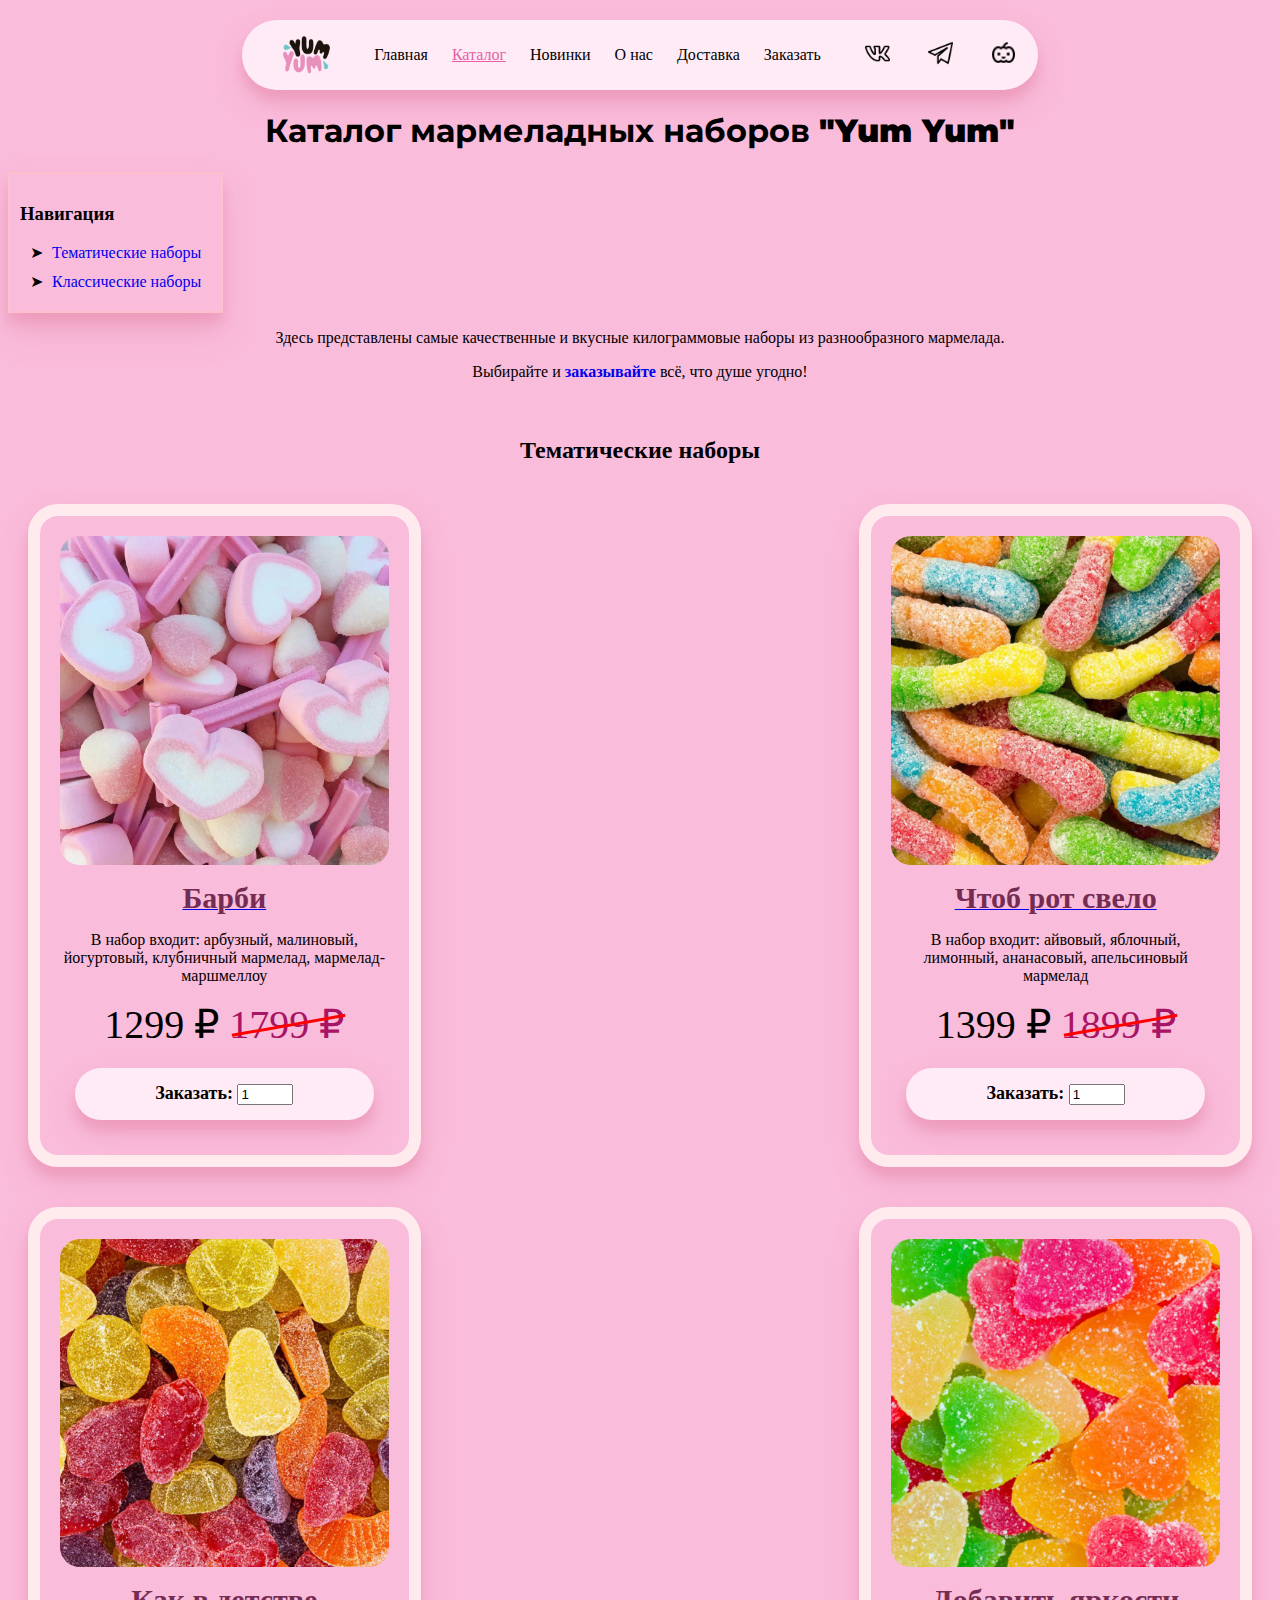
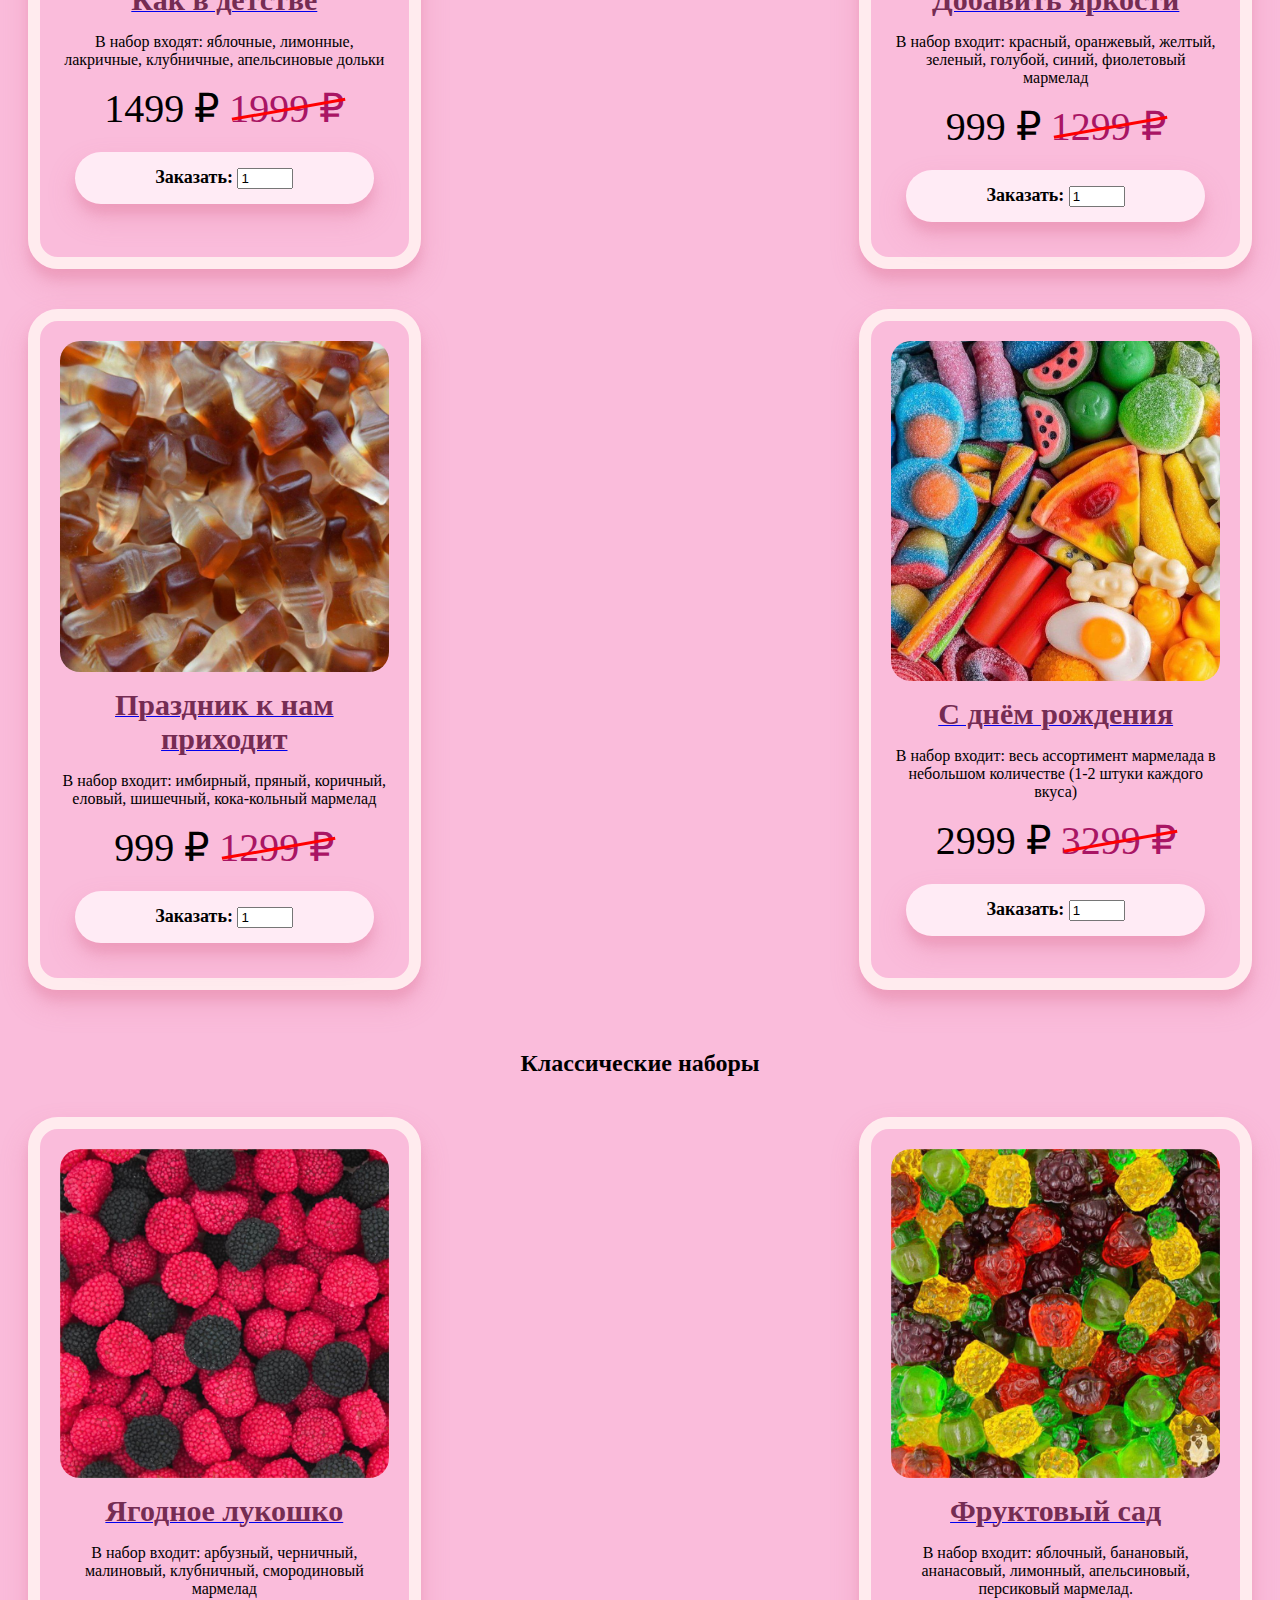
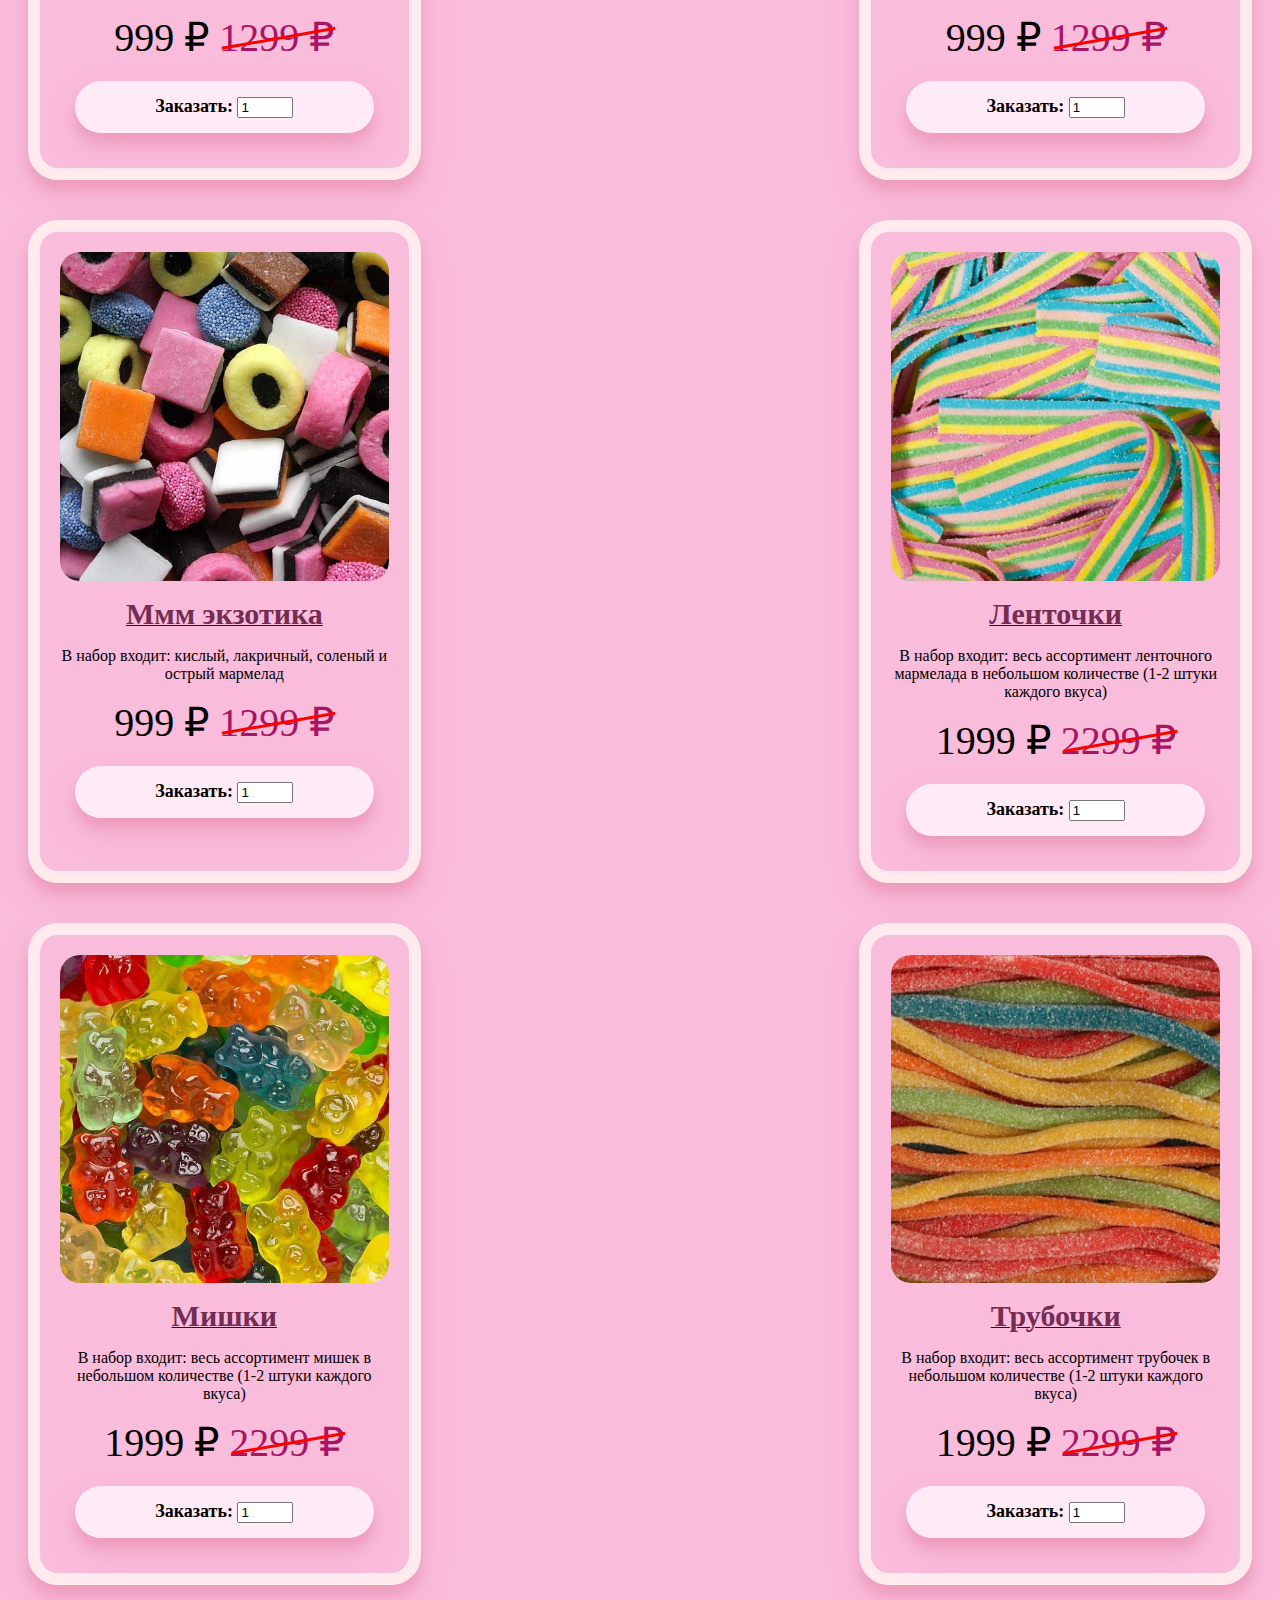
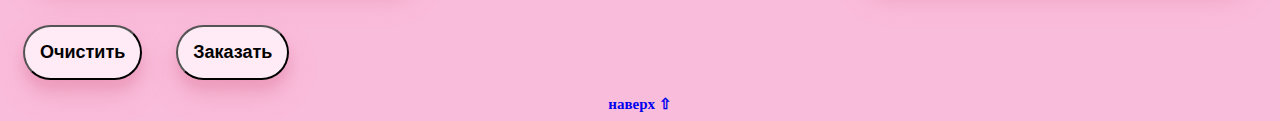
==== csswebsite/catalog.html @ 63b19337 "Add files via upload" ====
<!DOCTYPE html>
<html lang="en">

<head>
    <meta charset="UTF-8">
    <meta name="viewport" content="width=device-width, initial-scale=1.0">
    <title>Yum Yum</title>
    <link rel="preconnect" href="https://fonts.googleapis.com">
    <link rel="preconnect" href="https://fonts.gstatic.com" crossorigin>
    <link href="https://fonts.googleapis.com/css2?family=Montserrat:wght@700&family=Raleway:wght@300&display=swap"
        rel="stylesheet">
    <link rel="stylesheet" href="static/styles/style.css">
</head>

<body>
    <nav>
        <ul class="menu">
            <li><img src="static/images/logo.png" class="logo">

            </li>
            <li><a href="index.html">Главная</a></li>
            <li><a href="catalog.html" class="active">Каталог</a></li>
            <li><a href="new.html">Новинки</a></li>
            <li><a href="about.html">О нас</a></li>
            <li><a href="about.html#delivery">Доставка</a></li>
            <li><a href="orders.html">Заказать</a></li>
            <li class="social_icons">
                <a href="https://vk.com/" target="_blank"><img src="static/images/vkicon.png"></a>
                <a href="https://telegram.org/" target="_blank"><img src="static/images/tgicon.png"></a>
                <a href="new.html#pumpkin"><img src="static/images/pumpkinlogo.png"></a>
            </li>
        </ul>
    </nav>

    <h1 id="catalogName">Каталог мармеладных наборов <b class="YumYum">"Yum Yum"</b>
    </h1>

    <div class="contain">
        <div class="navigation">
            <h3>Навигация</h3>
            <ol>
                <li class="links"> <a href="#theme">Тематические наборы</a></li>
                <li class="links"> <a href="#base">Классические наборы</a></li>
            </ol>
        </div></div>

        <div class="DobroPoz1">
            <p>Здесь представлены самые качественные и вкусные килограммовые наборы из разнообразного мармелада.
            <p class="links">Выбирайте и <a href="orders.html"><b>заказывайте</b></a> всё, что душе угодно!</p>
            </div>


    <div id="container">
        <div class="Tema">
            <h2 id="theme">Тематические наборы</h2>
        </div>
        <div class="row">
            <div class="frame">
                <div class="catalogpic">
                    <a href="orders.html"><img src="static/images/lovejelly.jpeg"></a>
                    <p class="textcatalog"><a href="orders.html"><b>Барби</b></a></p>
                    <p>В набор входит: арбузный, малиновый, йогуртовый, клубничный мармелад, мармелад-маршмеллоу</p>
                    <p class="price">1299 ₽ <del> 1799 ₽ </del></p>
                    <form action="https://www.google.com/" method="get" id="UserEnter" name="UserEnter" target="_blank">
                    <input name="q" type="hidden" value="search">
                    <input type="hidden" name="vendor_code" value="111">
                    <p class="card-text"> Заказать:
                    <input type="number" name="amount"
                            min="0" max="10" required value="1"></p>
                </div>
            </div>


            <div class="frame">
                <div class="catalogpic">
                    <a href="orders.html"><img src="static/images/sourjelly.jpeg"></a>
                    <p class="textcatalog"><a href="orders.html"><b>Чтоб рот свело</b></a></p>
                    <p>В набор входит: айвовый, яблочный, лимонный, ананасовый, апельсиновый мармелад</p>
                    <p class="price">1399 ₽ <del> 1899 ₽ </del></p>
                    <input type="hidden" name="vendor_code" value="222">
                    <p class="card-text"> Заказать:
                    <input type="number" name="amount"
                            min="0" max="10" required value="1"></p>
                </div>
            </div>

            <div class="frame">
                <div class="catalogpic">
                    <a href="orders.html"><img src="static/images/childjelly.jpeg"></a>
                    <p class="textcatalog"><a href="orders.html"><b>Как в детстве</b></a></p>
                    <p>В набор входят: яблочные, лимонные, лакричные, клубничные, апельсиновые дольки</p>
                    <p class="price">1499 ₽ <del> 1999 ₽ </del></p>
                    <input type="hidden" name="vendor_code" value="333">
                    <p class="card-text"> Заказать:
                    <input type="number" name="amount"
                            min="0" max="10" required value="1"></p>
                </div>
            </div>

            <div class="frame">
                <div class="catalogpic">
                    <a href="orders.html"><img src="static/images/brightjelly.jpeg"></a>
                    <p class="textcatalog"><a href="orders.html"><b>Добавить яркости</b></a></p>
                    <p>В набор входит: красный, оранжевый, желтый, зеленый, голубой, синий, фиолетовый мармелад</p>
                    <p class="price">999 ₽ <del> 1299 ₽ </del></p>
                    <input type="hidden" name="vendor_code" value="444">
                    <p class="card-text"> Заказать:
                    <input type="number" name="amount"
                            min="0" max="10" required value="1"></p>
                </div>
            </div>

            <div class="frame">
                <div class="catalogpic">
                    <a href="orders.html"><img src="static/images/cola.jpeg"></a>
                    <p class="textcatalog"><a href="orders.html"><b>Праздник к нам приходит</b></a></p>
                    <p>В набор входит: имбирный, пряный, коричный, еловый, шишечный, кока-кольный мармелад</p>
                    <p class="price">999 ₽ <del> 1299 ₽ </del></p>
                    <input type="hidden" name="vendor_code" value="555">
                    <p class="card-text"> Заказать:
                    <input type="number" name="amount"
                            min="0" max="10" required value="1"></p>
                </div>
            </div>

            <div class="frame">
                <div class="catalogpic">
                    <a href="orders.html"><img src="static/images/dr.jpeg"></a>
                    <p class="textcatalog"><a href="orders.html"><b>С днём рождения</b></a></p>
                    <p>В набор входит: весь ассортимент мармелада в небольшом количестве (1-2 штуки каждого вкуса)</p>
                    <p class="price">2999 ₽ <del> 3299 ₽ </del></p>
                    <input type="hidden" name="vendor_code" value="666">
                    <p class="card-text"> Заказать:
                    <input type="number" name="amount"
                            min="0" max="10" required value="1"></p>
                </div>
            </div>
        </div>
    </div>


            <div id="container">
            <div class="Tema">
                <h2 id="base">Классические наборы</h2>
            </div>
            <div class="row">
            <div class="frame">
                <div class="catalogpic">
                    <a href="orders.html"><img src="static/images/berries.jpg"></a>
                    <p class="textcatalog"><a href="orders.html"><b>Ягодное лукошко</b></a></p>
                    <p>В набор входит: арбузный, черничный, малиновый, клубничный, смородиновый мармелад</p>
                    <p class="price">999 ₽ <del> 1299 ₽ </del></p>
                    <input type="hidden" name="vendor_code" value="777">
                    <p class="card-text"> Заказать:
                    <input type="number" name="amount"
                            min="0" max="10" required value="1"></p>
                </div>
            </div>

            <div class="frame">
                <div class="catalogpic">
                    <a href="orders.html"><img src="static/images/fruits1.jpeg"></a>
                    <p class="textcatalog"><a href="orders.html"><b>Фруктовый сад</b></a></p>
                    <p>В набор входит: яблочный, банановый, ананасовый, лимонный, апельсиновый, персиковый мармелад.</p>
                    <p class="price">999 ₽ <del> 1299 ₽ </del></p>
                    <input type="hidden" name="vendor_code" value="888">
                    <p class="card-text"> Заказать:
                    <input type="number" name="amount"
                            min="0" max="10" required value="1"></p>
                </div>
            </div>

            <div class="frame">
                <div class="catalogpic">
                    <a href="orders.html"><img src="static/images/exotic.jpg"></a>
                    <p class="textcatalog"><a href="orders.html"><b>Ммм экзотика</b></a></p>
                    <p>В набор входит: кислый, лакричный, соленый и острый мармелад</p>
                    <p class="price">999 ₽ <del> 1299 ₽ </del></p>
                    <input type="hidden" name="vendor_code" value="999">
                    <p class="card-text"> Заказать:
                    <input type="number" name="amount"
                            min="0" max="10" required value="1"></p>
                </div>
            </div>

            <div class="frame">
                <div class="catalogpic">
                    <a href="orders.html"><img src="static/images/ribbonn.jpg"></a>
                    <p class="textcatalog"><a href="orders.html"><b>Ленточки</b></a></p>
                    <p>В набор входит: весь ассортимент ленточного мармелада в небольшом количестве (1-2 штуки каждого вкуса)</p>
                    <p class="price">1999 ₽ <del> 2299 ₽ </del></p>
                    <input type="hidden" name="vendor_code" value="1000">
                    <p class="card-text"> Заказать:
                    <input type="number" name="amount"
                            min="0" max="10" required value="1"></p>
                </div>
            </div>

            <div class="frame">
                <div class="catalogpic">
                    <a href="orders.html"><img src="static/images/teddy.jpeg"></a>
                    <p class="textcatalog"><a href="orders.html"><b>Мишки</b></a></p>
                    <p>В набор входит: весь ассортимент мишек в небольшом количестве (1-2 штуки каждого вкуса)</p>
                    <p class="price">1999 ₽ <del> 2299 ₽ </del></p>
                    <input type="hidden" name="vendor_code" value="1100">
                    <p class="card-text"> Заказать:
                    <input type="number" name="amount"
                            min="0" max="10" required value="1"></p>
                </div>
            </div>

            <div class="frame">
                <div class="catalogpic">
                    <a href="orders.html"><img src="static/images/tubes.jpeg"></a>
                    <p class="textcatalog"><a href="orders.html"><b>Трубочки</b></a></p>
                    <p>В набор входит: весь ассортимент трубочек в небольшом количестве (1-2 штуки каждого вкуса)</p>
                    <p class="price">1999 ₽ <del> 2299 ₽ </del></p>
                    <input type="hidden" name="vendor_code" value="1200">
                    <p class="card-text"> Заказать:
                    <input type="number" name="amount"
                            min="0" max="10" required value="1"></p>
            
        </div>
    </div> </div> </div>

    <input class="card-text" type="reset" value="Очистить">
    <input class="card-text" type="submit" value="Заказать"> </form>
    <div class="links up"><a href="#catalogName"><b>наверх ⇧</b></a></div>
</body>

</html>
---- csswebsite/static/styles/style.css ----
body {
    background-color: rgb(250, 188, 219);
}

h1 {
    font-family: "Montserrat";
    text-align: center;
}

.links a {
    text-decoration: none;
}

.red {
    font-size: 24px;
    color: red;
}

.up {
    text-align: center;
    font-size: 15px;
}

nav {
    margin-top: 20px;
    display: flex;
    justify-content: center;
}

nav ul.menu {
    display: flex;
    justify-content: center;
    align-items: center;
    border-radius: 50px;
    background-color: hwb(330 92% 0%);
    list-style-type: none;
    margin: 0;
    padding: 0;
    box-shadow: 0 14px 28px rgba(221, 109, 140, 0.25), 0 10px 10px rgba(218, 108, 147, 0.22);
}

nav li {
    display: inline-block;
    position: relative;
}

nav a {
    position: relative;
    display: inline-block;
    padding: 12px;
    text-decoration: none;
    color: #000;
}

nav a:hover {
    color: #e85ea7;
}

nav a.active {
    text-decoration: underline;
    color: #e85ea7;
}

.logo {
    width: 90px;
    height: 70px;
    margin-right: 10px;
    margin-left: 20px;
    vertical-align: middle;
}

.social_icons {
    margin-left: 20px;
    overflow: hidden;
}

.social_icons img {
    width: 25px;
    height: 25px;
    margin-right: 10px;
}

@media (max-width: 768px) {
    .container {
        text-align: left;
    }

    nav {
        justify-content: flex-start;
        overflow: hidden;
    }

    nav ul.menu {
        flex-wrap: wrap;
        justify-content: flex-start;
        align-items: center;
        border-radius: 100px;
        background-color: hwb(330 92% 0%);
        list-style-type: none;
        margin: 0;
        padding: 0;
        box-shadow: none;
    }

    .social_icons {
        margin-left: 100px;
    }

}


.contain {
    display: flex;
}

.DobroPoz {
    flex: 1;
    margin-right: 115px;
    text-align: center;
}

.navigation {
    display: inline-table;
    border: 2px solid pink;
    padding: 10px;
    box-shadow: 0 18px 30px rgba(221, 109, 140, 0.25), 0 10px 10px rgba(218, 108, 147, 0.22);
}

.navigation ol {
    list-style-type: none;
    padding: 0;
    margin: 10px;
}

.navigation li {
    margin-bottom: 10px;
    text-align: left;
}

.navigation li::before {
    content: "➤";
    margin-right: 5px;
}

.list {
    text-align: center;
}

.list-table {
    display: inline-block;
}

.links1 {
    font-size: 25px;
    font-weight: bold;
    margin-top: 10px;
    margin-bottom: 0px;
    border: 5px solid #ffebee;
    display: inline-block;
    padding: 5px;
    border-radius: 5px;
}

.img1 {
    text-align: center;
    box-shadow: 0 14px 30px rgba(221, 109, 140, 0.25), 0 10px 10px rgba(218, 108, 147, 0.22);

}

.imgg1 {
    max-width: 100%;
    max-height: 100%;

}

figcaption {
    font-style: italic;
    font-size: 16px;
    text-align: center;
    margin-top: 10px;
}

.form1 {
    background-color: hwb(330 92% 0%);
    border-radius: 30px;
    box-shadow: 0 14px 28px rgba(221, 109, 140, 0.25), 0 10px 10px rgba(218, 108, 147, 0.22);
    padding: 20px;
    padding-top: 15px;
    margin: 0 auto;
    width: 300px;
}

.form1 table {
    width: 100%;
}

.form1 td {
    padding: 10px;
}

.form2 {
    background-color: hwb(330 92% 0%);
    border-radius: 30px;
    box-shadow: 0 14px 28px rgba(221, 109, 140, 0.25), 0 10px 10px rgba(218, 108, 147, 0.22);
    padding: 20px;
    padding-top: 15px;
    width: 500px;
    margin: 0 auto;
    max-width: 100%;
}

.form2 table {
    width: 100%;
}

.form2 td {
    padding: 10px;
}

@media (max-width: 767px) {
    .form2 {
        width: 100%;
        max-width: 100%;
        box-sizing: border-box;
    }
}

.text1 {
    text-align: center;
}


.map1 {
    max-width: 100%;
}

.DobroPoz1 {
    flex: 1;
    text-align: center;
    padding-bottom: 20px;
}


.Tema {
    flex: 1;
    text-align: center;
    padding-bottom: 20px;
}

.row {
    display: flex;
    flex-wrap: wrap;
    justify-content: space-between;

}

.frame {
    border-radius: 30px;
    width: 26%;
    border: 12px solid #ffebee;
    text-align: center;
    margin-bottom: 40px;
    margin-left: 20px;
    margin-right: 20px;
    padding: 20px;
    padding-top: 0px;
    box-shadow: 0 14px 28px rgba(221, 109, 140, 0.25), 0 10px 10px rgba(218, 108, 147, 0.22);
}

@media (max-width: 768px) {
    .frame {
        width: 100%;
    }
}

.catalogpic {
    margin-top: 20px;
}

.catalogpic img {
    display: block;
    margin: 0 auto;
    max-width: 100%;
    height: auto;
    border-radius: 20px;
}

.catalogpic ul {
    text-align: center;
    margin-top: 20px;
}

.textcatalog {
    text-decoration: none;
}

.textcatalog b {
    font-size: 30px;
    color: #752c53;
}

.price {
    margin-top: 0px;
    text-align: center;
    font-size: 40px;
    color: #000000;
    margin-bottom: 20px;
}

del {
    text-align: center;
    font-size: 40px;
    position: relative;
    color: #a91564;
    text-decoration: none;
}

del::before {
    content: "";
    border-bottom: 3px solid red;
    position: absolute;
    width: 100%;
    height: 50%;
    transform: rotate(-10deg);
}

.card-text {
    font-size: 18px;
    font-weight: bold;
    background-color: hwb(330 92% 0%);
    border-radius: 30px;
    box-shadow: 0 14px 28px rgba(221, 109, 140, 0.25), 0 10px 10px rgba(218, 108, 147, 0.22);
    margin: 15px;
    margin-top: 0;
    padding: 15px;
}


.YumYumm {
    color: black;
    font-size: 24px;
    margin: 20px 0;
}

.tableee {
    background-color: #ffe3f2;
    border-collapse: collapse;
    width: 100%;
    border: 2px solid black;
}

.tableee-wrapper {
    overflow-x: auto;
    display: flex;
}

.trth th {
    font-weight: bold;
    padding: 10px;
    border-bottom: 3px solid black;
    border-right: 3px solid black;
}
.trth td {
    padding: 10px;
    border-bottom: 3px solid black;
    border-right: 3px solid black;
}
.trth a {
    text-decoration: none;
    color: black;
}
.trth img {
    vertical-align: middle;
    height: 80px;
}
.tableee tr:nth-child(even) {
    background-color: #f2f2f2;
}
#pumpkin {
    text-align: center;
    max-height: 100%;
    max-width: 100%;
}
@media (max-width: 768px) {
    .tableee {
        width: 100%;
    }
    .tableee-wrapper {
        overflow-x: auto;
    }
}
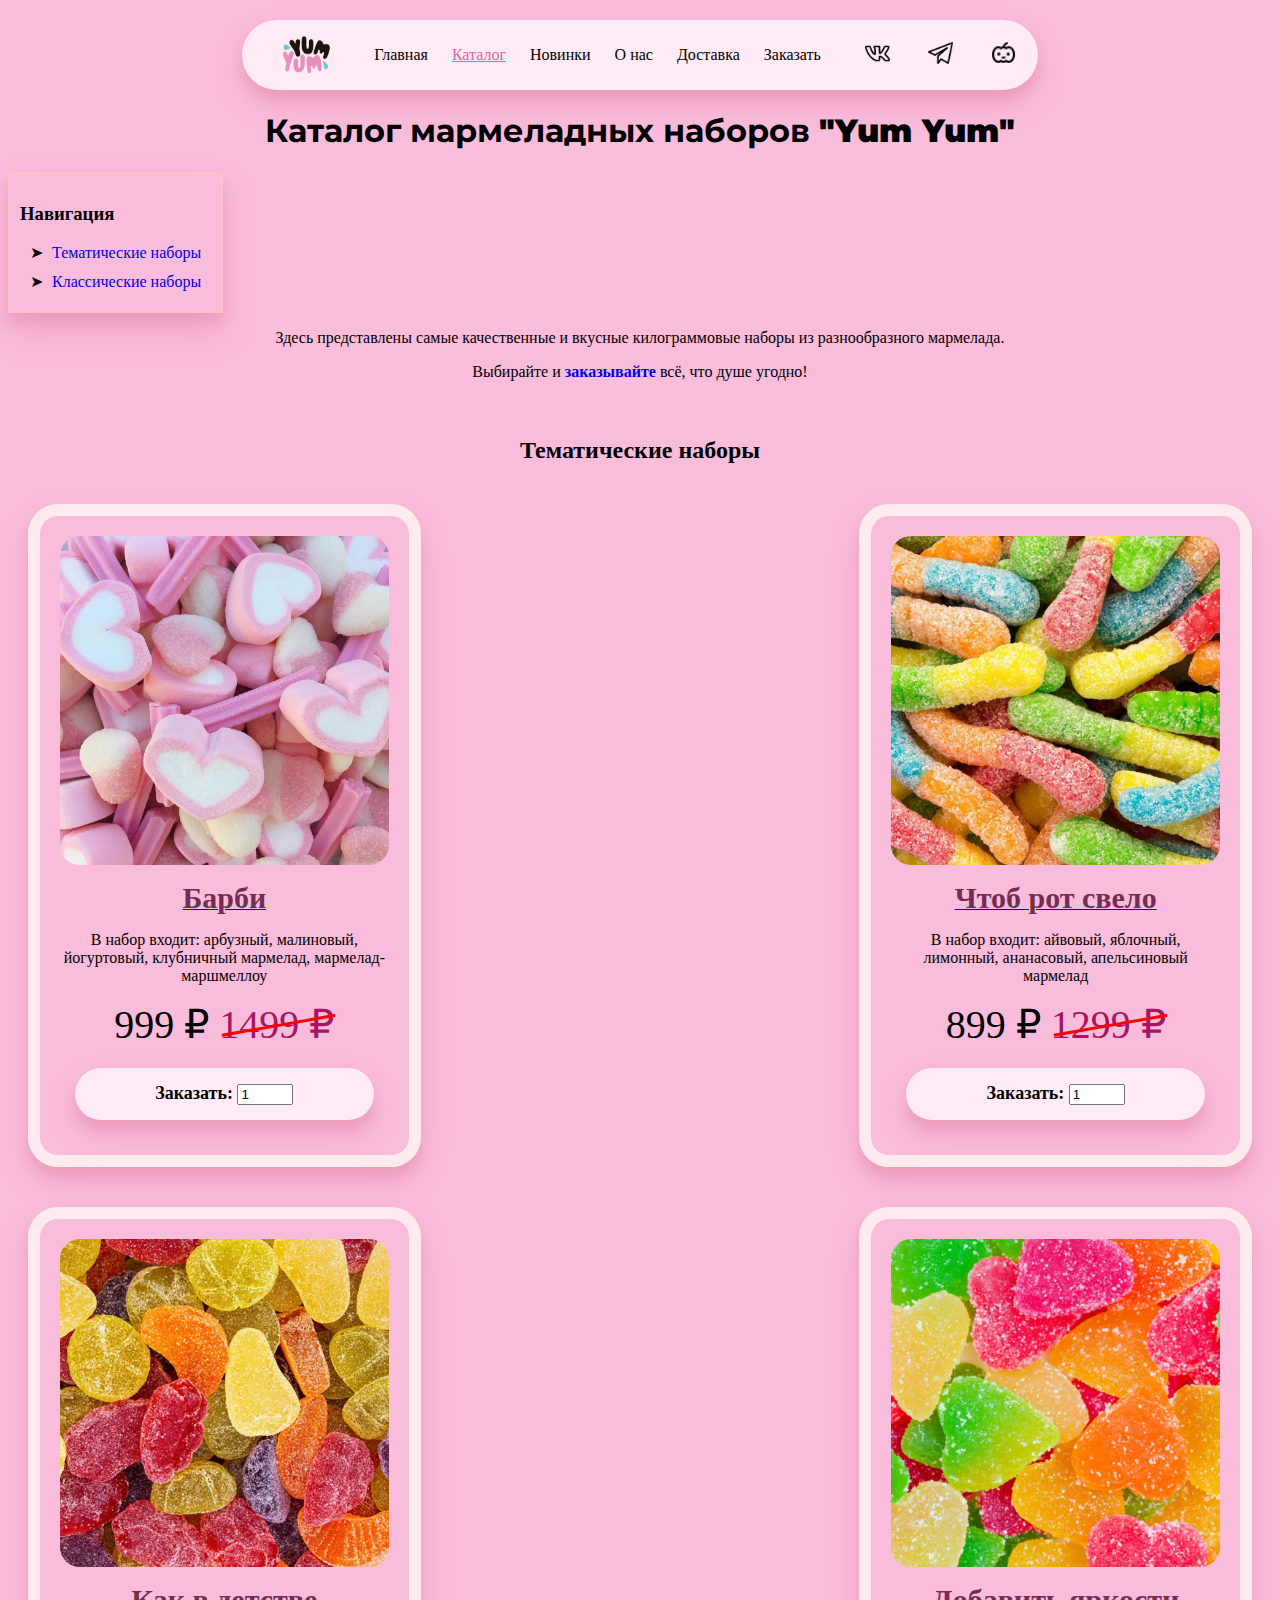
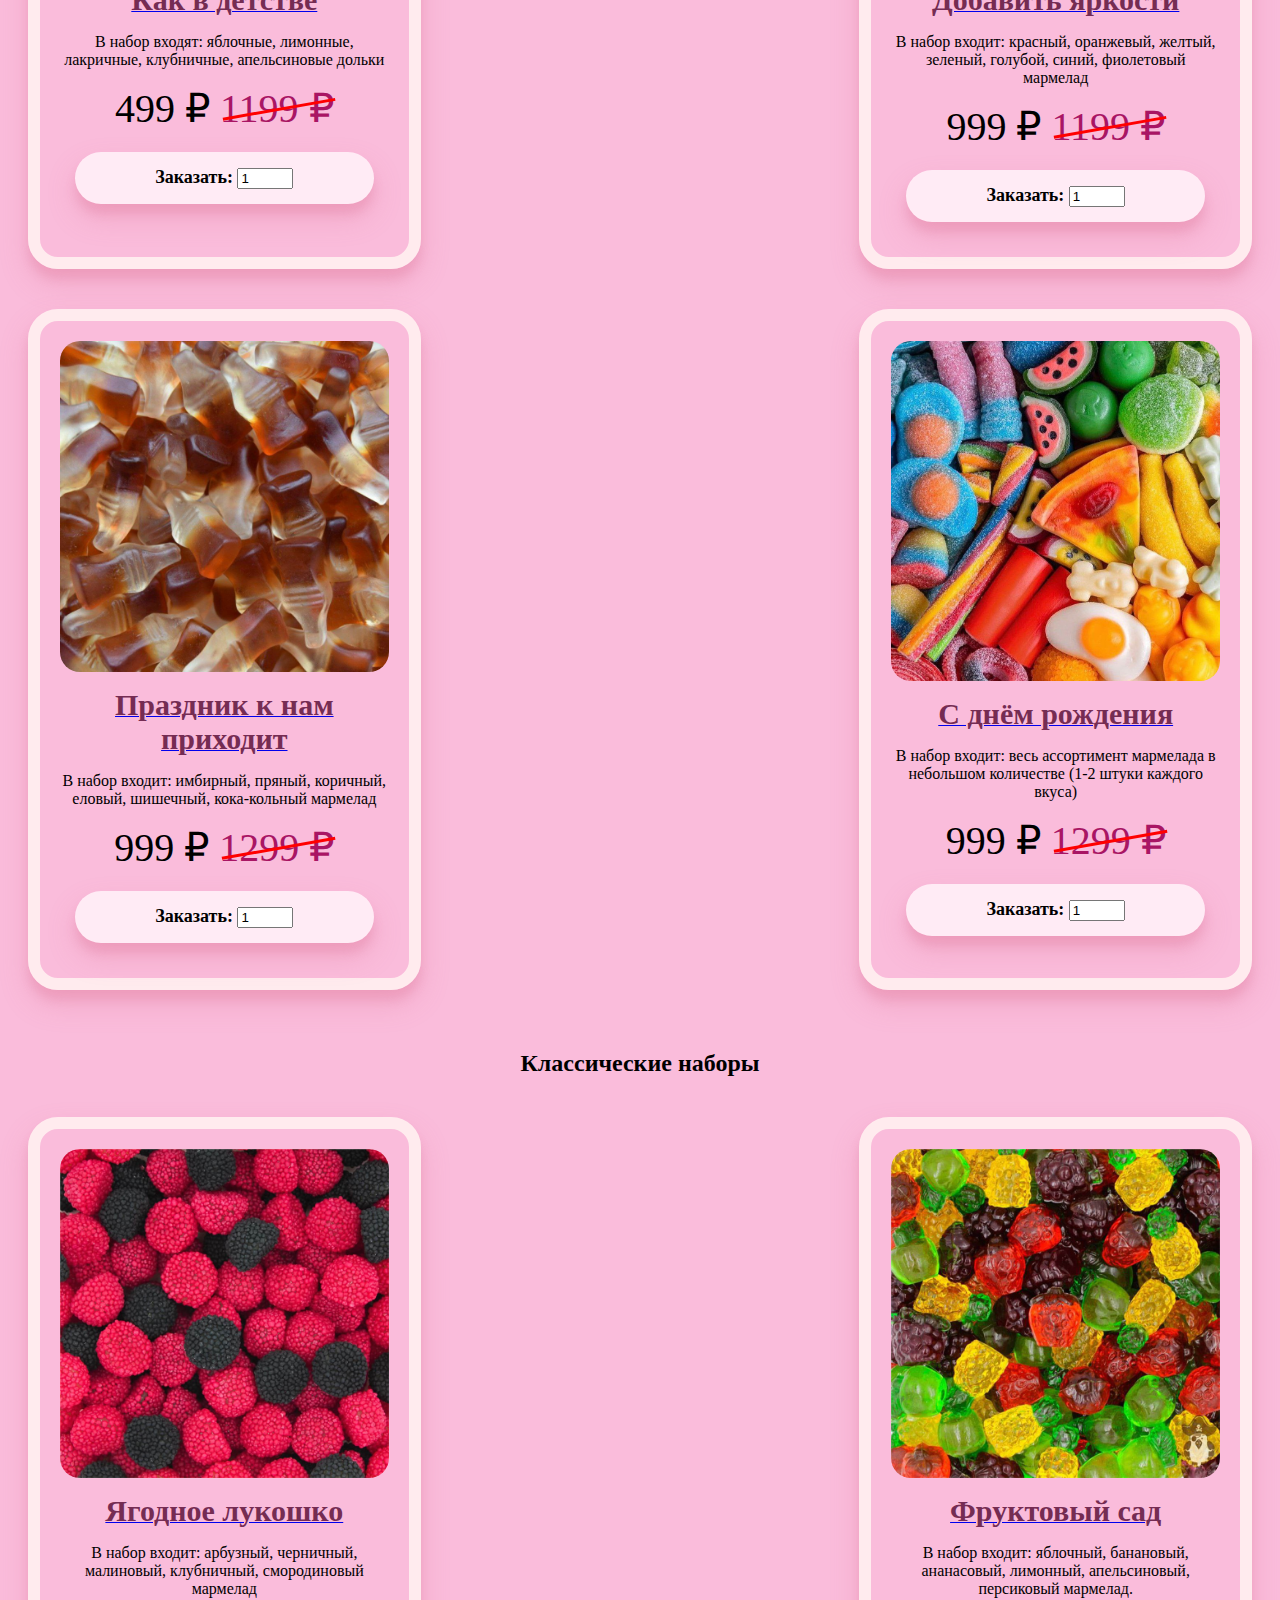
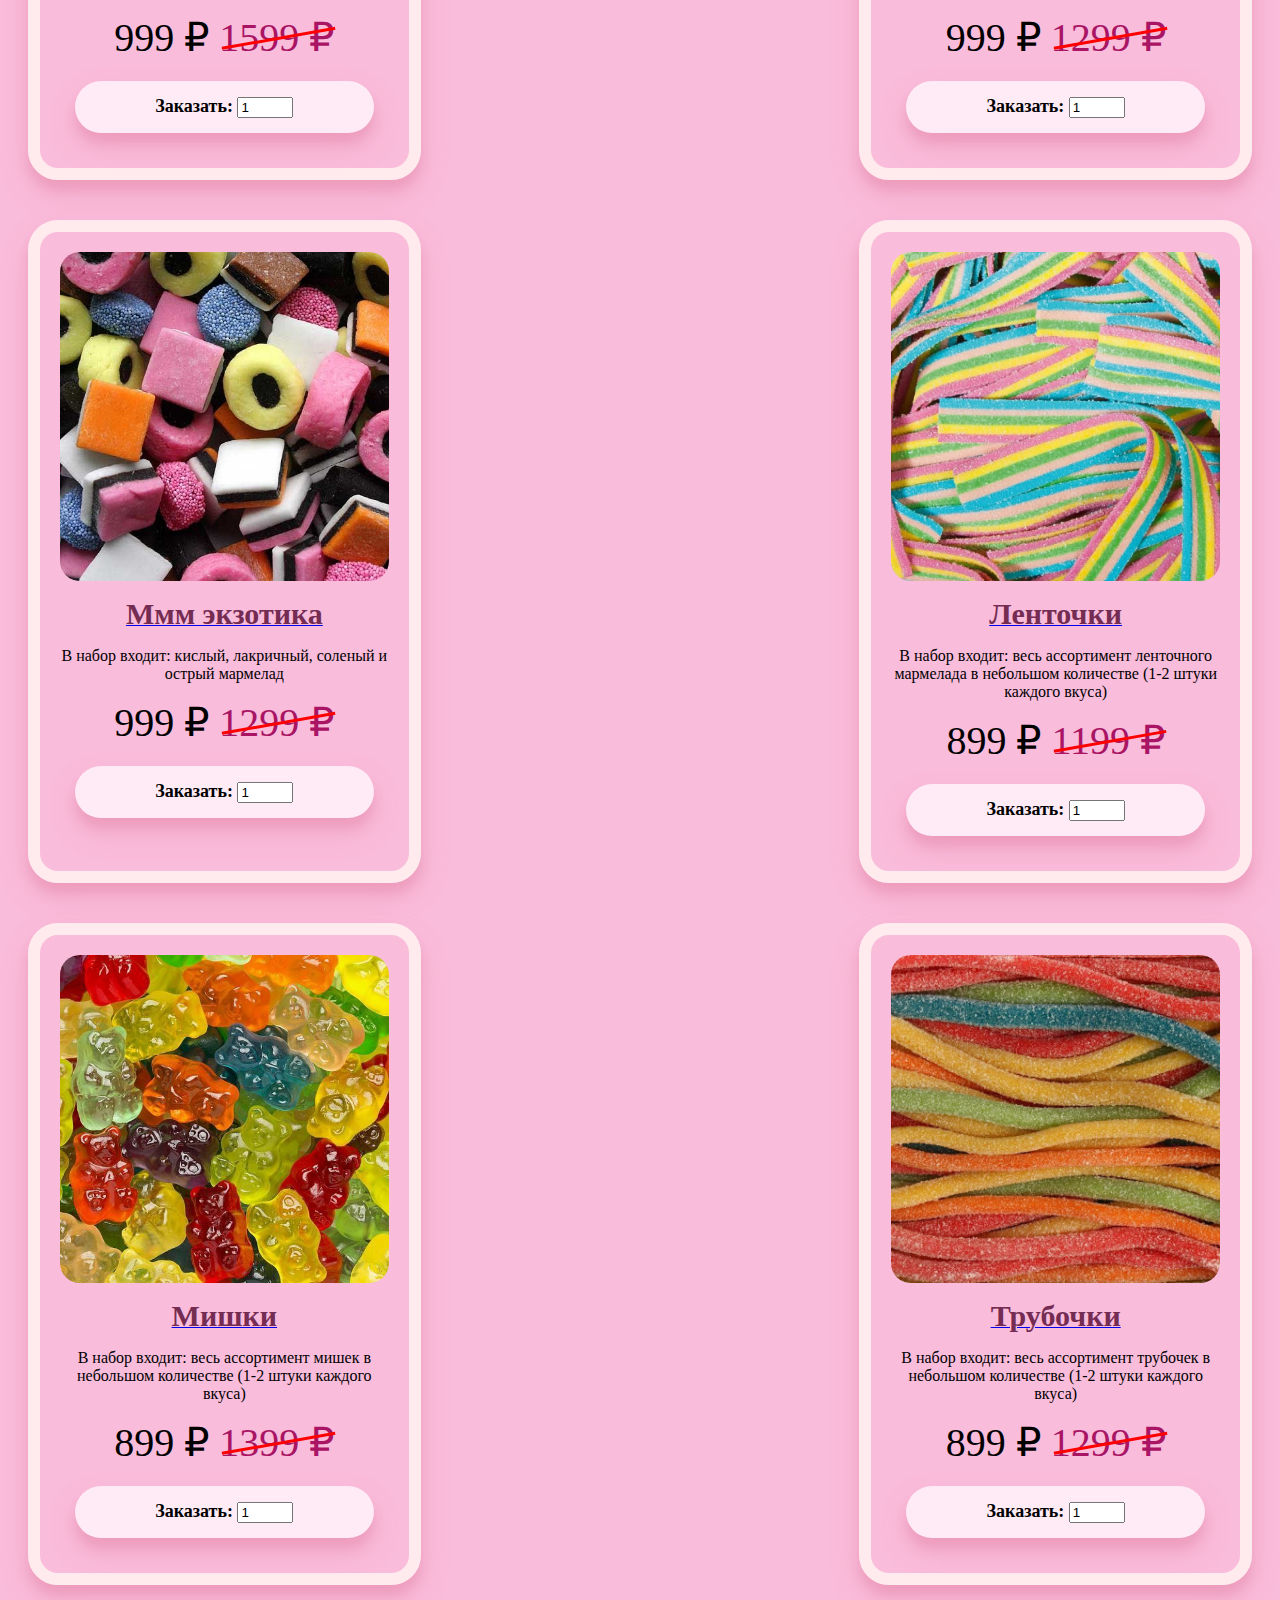
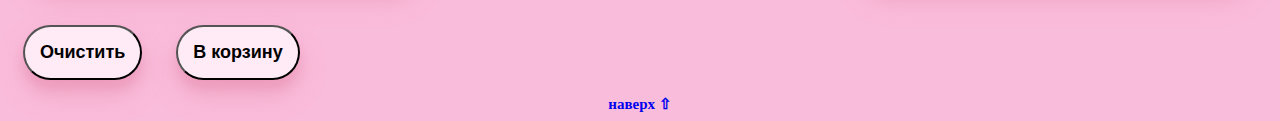
==== commit f08c5955: "Add files via upload" ====
--- a/csswebsite/catalog.html
+++ b/csswebsite/catalog.html
@@ -60,7 +60,7 @@
                     <a href="orders.html"><img src="static/images/lovejelly.jpeg"></a>
                     <p class="textcatalog"><a href="orders.html"><b>Барби</b></a></p>
                     <p>В набор входит: арбузный, малиновый, йогуртовый, клубничный мармелад, мармелад-маршмеллоу</p>
-                    <p class="price">1299 ₽ <del> 1799 ₽ </del></p>
+                    <p class="price">999 ₽ <del> 1499 ₽ </del></p>
                     <form action="https://www.google.com/" method="get" id="UserEnter" name="UserEnter" target="_blank">
                     <input name="q" type="hidden" value="search">
                     <input type="hidden" name="vendor_code" value="111">
@@ -76,7 +76,7 @@
                     <a href="orders.html"><img src="static/images/sourjelly.jpeg"></a>
                     <p class="textcatalog"><a href="orders.html"><b>Чтоб рот свело</b></a></p>
                     <p>В набор входит: айвовый, яблочный, лимонный, ананасовый, апельсиновый мармелад</p>
-                    <p class="price">1399 ₽ <del> 1899 ₽ </del></p>
+                    <p class="price">899 ₽ <del> 1299 ₽ </del></p>
                     <input type="hidden" name="vendor_code" value="222">
                     <p class="card-text"> Заказать:
                     <input type="number" name="amount"
@@ -89,7 +89,7 @@
                     <a href="orders.html"><img src="static/images/childjelly.jpeg"></a>
                     <p class="textcatalog"><a href="orders.html"><b>Как в детстве</b></a></p>
                     <p>В набор входят: яблочные, лимонные, лакричные, клубничные, апельсиновые дольки</p>
-                    <p class="price">1499 ₽ <del> 1999 ₽ </del></p>
+                    <p class="price">499 ₽ <del> 1199 ₽ </del></p>
                     <input type="hidden" name="vendor_code" value="333">
                     <p class="card-text"> Заказать:
                     <input type="number" name="amount"
@@ -102,7 +102,7 @@
                     <a href="orders.html"><img src="static/images/brightjelly.jpeg"></a>
                     <p class="textcatalog"><a href="orders.html"><b>Добавить яркости</b></a></p>
                     <p>В набор входит: красный, оранжевый, желтый, зеленый, голубой, синий, фиолетовый мармелад</p>
-                    <p class="price">999 ₽ <del> 1299 ₽ </del></p>
+                    <p class="price">999 ₽ <del> 1199 ₽ </del></p>
                     <input type="hidden" name="vendor_code" value="444">
                     <p class="card-text"> Заказать:
                     <input type="number" name="amount"
@@ -128,7 +128,7 @@
                     <a href="orders.html"><img src="static/images/dr.jpeg"></a>
                     <p class="textcatalog"><a href="orders.html"><b>С днём рождения</b></a></p>
                     <p>В набор входит: весь ассортимент мармелада в небольшом количестве (1-2 штуки каждого вкуса)</p>
-                    <p class="price">2999 ₽ <del> 3299 ₽ </del></p>
+                    <p class="price">999 ₽ <del> 1299 ₽ </del></p>
                     <input type="hidden" name="vendor_code" value="666">
                     <p class="card-text"> Заказать:
                     <input type="number" name="amount"
@@ -149,7 +149,7 @@
                     <a href="orders.html"><img src="static/images/berries.jpg"></a>
                     <p class="textcatalog"><a href="orders.html"><b>Ягодное лукошко</b></a></p>
                     <p>В набор входит: арбузный, черничный, малиновый, клубничный, смородиновый мармелад</p>
-                    <p class="price">999 ₽ <del> 1299 ₽ </del></p>
+                    <p class="price">999 ₽ <del> 1599 ₽ </del></p>
                     <input type="hidden" name="vendor_code" value="777">
                     <p class="card-text"> Заказать:
                     <input type="number" name="amount"
@@ -188,7 +188,7 @@
                     <a href="orders.html"><img src="static/images/ribbonn.jpg"></a>
                     <p class="textcatalog"><a href="orders.html"><b>Ленточки</b></a></p>
                     <p>В набор входит: весь ассортимент ленточного мармелада в небольшом количестве (1-2 штуки каждого вкуса)</p>
-                    <p class="price">1999 ₽ <del> 2299 ₽ </del></p>
+                    <p class="price">899 ₽ <del> 1199 ₽ </del></p>
                     <input type="hidden" name="vendor_code" value="1000">
                     <p class="card-text"> Заказать:
                     <input type="number" name="amount"
@@ -201,7 +201,7 @@
                     <a href="orders.html"><img src="static/images/teddy.jpeg"></a>
                     <p class="textcatalog"><a href="orders.html"><b>Мишки</b></a></p>
                     <p>В набор входит: весь ассортимент мишек в небольшом количестве (1-2 штуки каждого вкуса)</p>
-                    <p class="price">1999 ₽ <del> 2299 ₽ </del></p>
+                    <p class="price">899 ₽ <del> 1399 ₽ </del></p>
                     <input type="hidden" name="vendor_code" value="1100">
                     <p class="card-text"> Заказать:
                     <input type="number" name="amount"
@@ -214,7 +214,7 @@
                     <a href="orders.html"><img src="static/images/tubes.jpeg"></a>
                     <p class="textcatalog"><a href="orders.html"><b>Трубочки</b></a></p>
                     <p>В набор входит: весь ассортимент трубочек в небольшом количестве (1-2 штуки каждого вкуса)</p>
-                    <p class="price">1999 ₽ <del> 2299 ₽ </del></p>
+                    <p class="price">899 ₽ <del> 1299 ₽ </del></p>
                     <input type="hidden" name="vendor_code" value="1200">
                     <p class="card-text"> Заказать:
                     <input type="number" name="amount"
@@ -224,7 +224,7 @@
     </div> </div> </div>
 
     <input class="card-text" type="reset" value="Очистить">
-    <input class="card-text" type="submit" value="Заказать"> </form>
+    <input class="card-text" type="submit" value="В корзину"> </form>
     <div class="links up"><a href="#catalogName"><b>наверх ⇧</b></a></div>
 </body>
 
